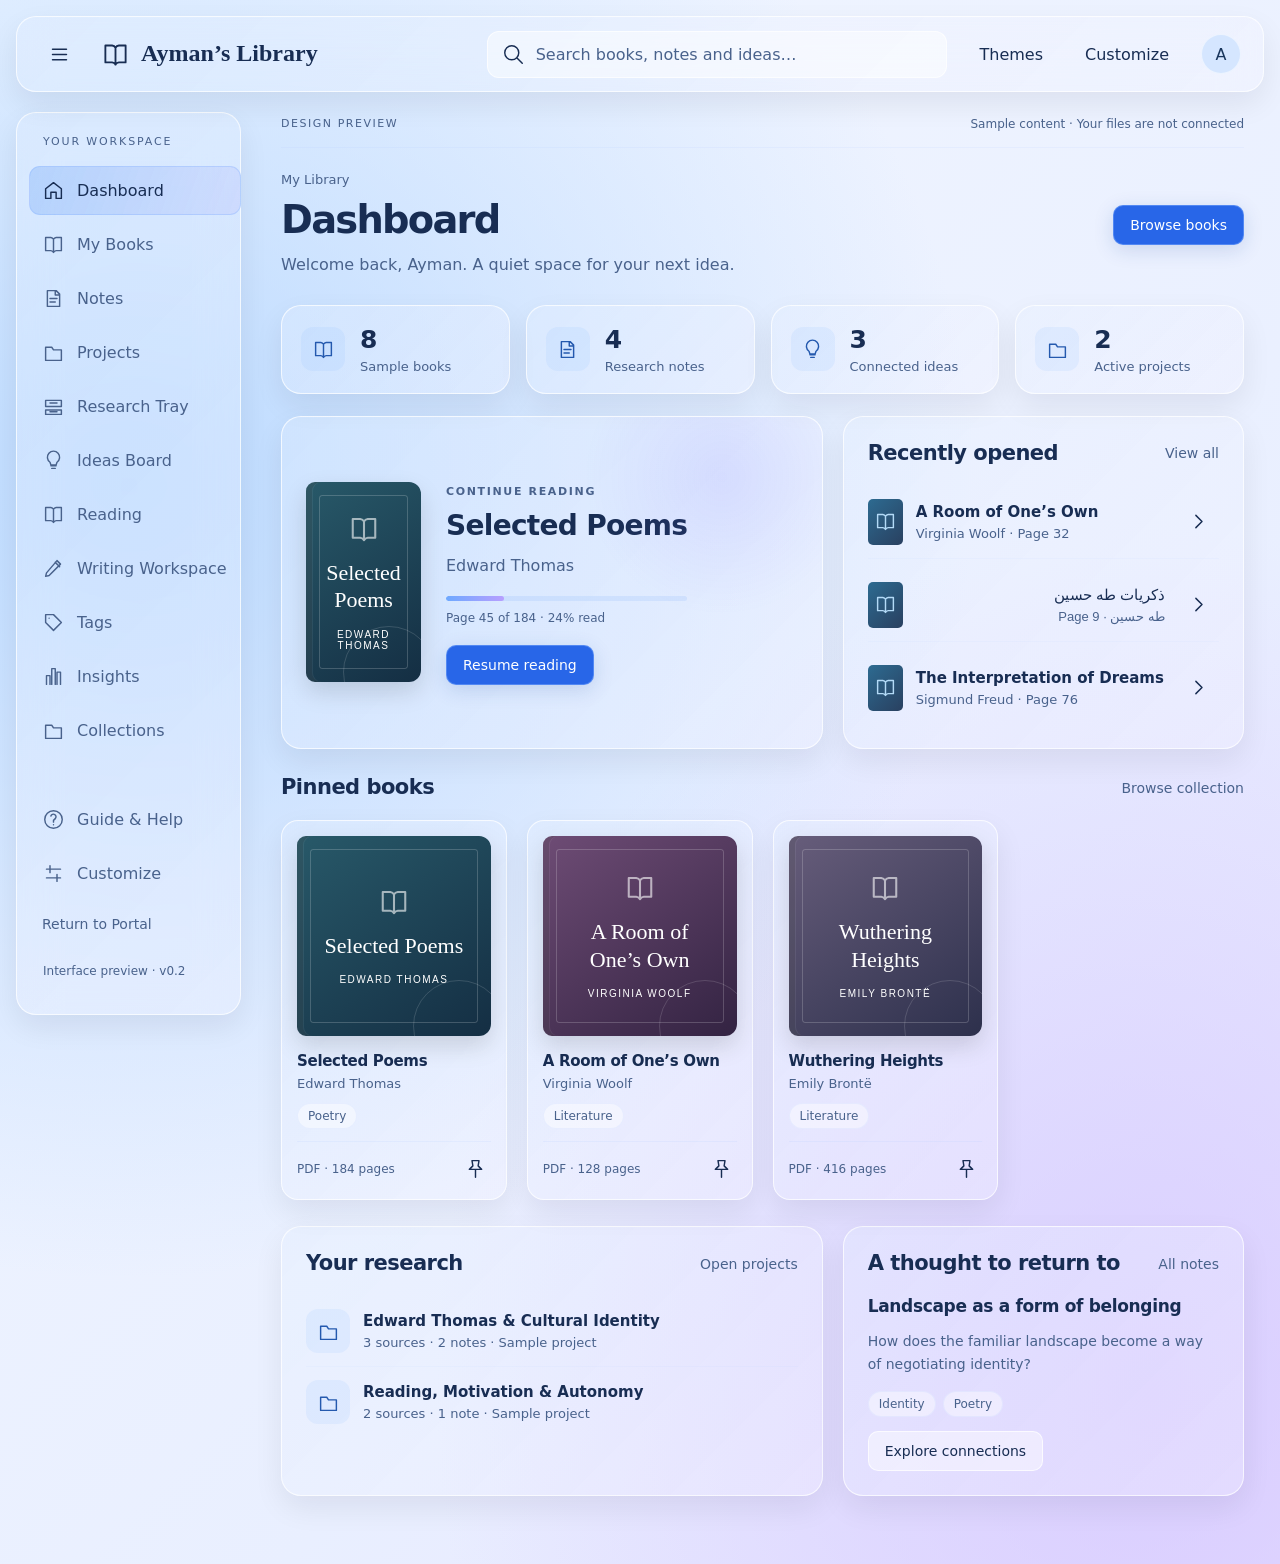
==== library.html @ d923fc5a "Add unified glass Library interface preview and direct portal entry Build visual previews for Dashbo" ====
<!doctype html>
<html lang="en" data-theme="dark"><head><meta charset="utf-8"><meta name="viewport" content="width=device-width,initial-scale=1"><meta name="color-scheme" content="dark light"><title>Ayman’s Library — Workspace</title><link rel="stylesheet" href="styles.css?v=0.2"><link rel="stylesheet" href="library.css?v=0.2"><script src="library.js?v=0.2" defer></script></head>
<body class="workspace">
<header class="topbar glass"><button class="icon-button" id="toggle-nav" aria-label="Toggle navigation" aria-expanded="true"></button><a class="wordmark" href="#dashboard"><span id="brand-symbol"></span>Ayman’s Library</a><label class="global-search"><span id="search-symbol"></span><input id="global-search" type="search" placeholder="Search books, notes and ideas…" aria-label="Search books, notes and ideas"></label><button class="quiet" data-action="themes">Themes</button><button class="quiet" data-action="settings">Customize</button><button class="avatar" data-action="account" aria-label="Account menu">A</button></header>
<div class="app-layout"><aside class="sidebar glass" id="navigation" aria-label="Main navigation"><div class="nav-label">YOUR WORKSPACE</div><nav id="nav-items"></nav><div class="nav-footer"><button data-route="help"></button><button data-action="settings"></button><a href="index.html" class="portal-link">Return to Portal</a><small>Interface preview · v0.2</small></div></aside>
<main id="main" tabindex="-1"><div class="preview-banner">DESIGN PREVIEW <span>Sample content · Your files are not connected</span></div><div class="page-heading"><div><nav class="breadcrumbs" id="breadcrumbs" aria-label="Breadcrumb"></nav><h1 id="page-title">Dashboard</h1><p id="page-subtitle"></p></div><div class="page-actions" id="page-actions"></div></div><section id="content" aria-label="Workspace content"></section></main>
<aside class="details glass" id="details-pane" aria-label="Details" hidden></aside></div>
<dialog id="modal"><div class="modal-heading"><h2 id="modal-title"></h2><button class="icon-button" id="close-modal" aria-label="Close dialog">×</button></div><div id="modal-body"></div></dialog><div id="toast" class="toast" role="status" hidden></div>
</body></html>
---- styles.css ----
:root {
  font-family: "Segoe UI", Inter, system-ui, sans-serif;
  color-scheme: dark;
  --ink: #f5f7ff;
  --muted: #b7c7ef;
  --field: #d3e2ff13;
  --line: #b9d1ff4a;
  --panel: #9dbeff19;
  --card: #c5ccff12;
  --accent: #b8d2ff;
  --shadow: #00022d55;
  background: #030e32;
  color: var(--ink);
}
* { box-sizing: border-box; }
body {
  margin: 0;
  min-height: 100svh;
  padding: 26px 32px 44px;
  display: flex;
  flex-direction: column;
  background:
    radial-gradient(ellipse at 10% 31%, #075fdb80, transparent 52%),
    radial-gradient(ellipse at 90% 89%, #6837d488, transparent 44%),
    radial-gradient(ellipse at 45% 105%, #213ad677, transparent 46%),
    linear-gradient(135deg, #03123c, #061134 60%, #140f48);
  background-attachment: fixed;
}
.page-header { width: 100%; display: flex; justify-content: flex-end; margin-bottom: 35px; }
.theme-picker {
  display: inline-flex;
  margin: 0;
  padding: 4px;
  border: 1px solid var(--line);
  border-radius: 50px;
  background: #101e4c65;
  backdrop-filter: blur(14px);
}
.theme-picker label { position: relative; cursor: pointer; }
.theme-picker input {
  position: absolute;
  inset: 0;
  width: 100%;
  height: 100%;
  margin: 0;
  opacity: 0;
  cursor: pointer;
}
.theme-picker span { display: block; padding: 10px 19px; border-radius: 40px; color: var(--muted); font-size: 14px; }
.theme-picker input:checked + span { background: #2467ed; color: white; box-shadow: 0 2px 9px #07255766; }
.theme-picker input:focus-visible + span { outline: 3px solid var(--accent); outline-offset: 3px; }
.portal {
  position: relative;
  isolation: isolate;
  display: grid;
  grid-template-columns: minmax(0, 1.13fr) minmax(0, 1fr);
  gap: clamp(30px, 5vw, 80px);
  align-items: center;
  width: min(1240px, 100%);
  min-height: min(640px, 76vh);
  margin: auto;
  padding: clamp(30px, 4vw, 56px);
  border: 1px solid var(--line);
  border-radius: 30px;
  background: linear-gradient(130deg, #327cf92b, #b8a6ff17 74%), var(--panel);
  box-shadow: 0 25px 75px var(--shadow), inset 0 1px 0 #ffffff1c;
  backdrop-filter: blur(22px);
}
.brand { position: relative; align-self: stretch; min-width: 0; display: flex; flex-direction: column; justify-content: center; align-items: center; text-align: center; }
.brand-icon { width: 128px; height: 112px; margin-bottom: 25px; color: #e2ebff; filter: drop-shadow(0 0 15px #7eafff29); }
h1 { margin: 0; font-size: clamp(30px, 3.6vw, 56px); font-weight: 700; letter-spacing: -.045em; line-height: 1.15; }
.tagline { margin: 16px 0 0; font-size: clamp(21px, 2.5vw, 34px); color: var(--muted); letter-spacing: -.025em; }
.brand-light {
  position: absolute;
  z-index: -1;
  bottom: -25px;
  left: -8%;
  width: 115%;
  height: 95px;
  border-radius: 50%;
  background: linear-gradient(90deg, #2558ff11, #337aff9c, #925bfc55);
  filter: blur(34px);
  transform: rotate(-9deg);
}
.entry {
  min-width: 0;
  width: 100%;
  padding: clamp(25px, 3.3vw, 45px);
  border: 1px solid var(--line);
  border-radius: 25px;
  background: linear-gradient(145deg, #b2ccff18, #b7b1ff0a), var(--card);
  box-shadow: 0 15px 40px #050c3426, inset 0 1px 0 #ffffff14;
}
h2 { margin: 0 0 31px; font-size: clamp(28px, 3.2vw, 43px); font-weight: 700; letter-spacing: -.035em; line-height: 1.2; }
form > label { display: block; margin-bottom: 9px; color: var(--muted); font-size: 16px; }
select, .password-wrap, .enter-button { width: 100%; min-height: 55px; border-radius: 11px; font: inherit; }
.select-wrap { position: relative; margin-bottom: 25px; }
select {
  appearance: none;
  border: 1px solid var(--line);
  padding: 13px 45px 13px 18px;
  background: var(--field);
  color: var(--ink);
  font-size: 17px;
  cursor: pointer;
}
select option { background: #17284d; color: #f5f7ff; }
select:focus-visible { outline: 3px solid var(--accent); outline-offset: 3px; }
.select-wrap svg { position: absolute; right: 17px; top: 18px; width: 20px; height: 20px; fill: none; stroke: currentColor; stroke-width: 2; pointer-events: none; }
.password-wrap { display: flex; align-items: center; gap: 12px; padding: 0 15px; border: 1px solid var(--line); background: var(--field); }
.password-wrap input { width: 100%; min-width: 0; padding: 17px 0; border: 0; background: transparent; color: var(--ink); font: inherit; font-size: 15px; opacity: 1; }
.password-wrap input::placeholder { color: var(--muted); opacity: .85; }
.password-wrap svg { flex-shrink: 0; width: 22px; height: 22px; fill: none; stroke: var(--muted); stroke-width: 1.7; }
.enter-button { margin-top: 29px; border: 1px solid #83acff55; background: linear-gradient(#236aff, #1253eb); color: white; font-size: 18px; font-weight: 650; box-shadow: 0 8px 20px #00165426; }
.enter-button:disabled { opacity: .65; cursor: not-allowed; }
.connection-status { margin: 17px 0 0; color: var(--muted); font-size: 13px; line-height: 1.6; }
.sr-only { position: absolute; width: 1px; height: 1px; padding: 0; margin: -1px; overflow: hidden; clip-path: inset(50%); white-space: nowrap; border: 0; }
html[data-theme="light"] {
  color-scheme: light;
  background: #e9f0ff;
  --ink: #182d53;
  --muted: #49628c;
  --field: #ffffff70;
  --line: #ffffffb8;
  --panel: #ffffff4d;
  --card: #ffffff59;
  --accent: #3065be;
  --shadow: #2854a01c;
}
html[data-theme="light"] body {
  background:
    radial-gradient(ellipse at 10% 31%, #a8d0ffbb, transparent 52%),
    radial-gradient(ellipse at 90% 89%, #d0bdff99, transparent 44%),
    linear-gradient(135deg, #f2f7ff, #e9efff 65%, #e7e3ff);
}
html[data-theme="light"] .theme-picker { background: #ffffff66; border-color: #7295ca42; }
html[data-theme="light"] .brand-icon { color: #28519b; }
html[data-theme="light"] select { border-color: #7295ca55; }
html[data-theme="light"] select option { background: #f4f7ff; color: var(--ink); }
html[data-theme="light"] .password-wrap { border-color: #7295ca55; }
@media (max-width: 760px) {
  body { padding: 18px 18px 30px; }
  .page-header { margin-bottom: 25px; }
  .portal { grid-template-columns: minmax(0, 1fr); width: min(540px, 100%); gap: 30px; padding: 30px 24px; border-radius: 25px; }
  .brand-icon { width: 74px; height: 65px; margin-bottom: 14px; }
  h1 { font-size: clamp(29px, 6.5vw, 39px); }
  .tagline { margin-top: 10px; font-size: 23px; }
  .brand-light { bottom: -20px; height: 50px; }
  h2 { font-size: 29px; margin-bottom: 25px; }
  .entry { padding: 25px; border-radius: 19px; }
}
@media (max-width: 360px) {
  body { padding-inline: 12px; }
  .portal { padding-inline: 16px; }
  .entry { padding: 20px 17px; }
  .theme-picker span { padding-inline: 15px; }
}
@media (prefers-reduced-transparency: reduce) {
  .portal, .entry { background: #15294f; backdrop-filter: none; }
  html[data-theme="light"] .portal, html[data-theme="light"] .entry { background: #edf3ff; }
}
@supports not (backdrop-filter: blur(1px)) {
  .portal, .entry { background: #183263; }
  html[data-theme="light"] .portal, html[data-theme="light"] .entry { background: #edf3ff; }
}

.enter-button:not(:disabled){cursor:pointer;transition:filter .2s,transform .2s}
.enter-button:not(:disabled):hover{filter:brightness(1.12);transform:translateY(-1px)}
.enter-button:focus-visible{outline:3px solid var(--accent);outline-offset:4px}
---- library.css ----
.workspace{padding:16px;display:block;font-size:16px;--surface:#b7ccff0d;--strong:#bdd3ff20;--blue:#86b5ff;--soft:#9eaece}
.glass,.card{background:linear-gradient(135deg,#83b5ff10,#b4a0ff08),var(--surface);border:1px solid var(--line);box-shadow:inset 0 1px #ffffff0b,0 12px 30px #00032012;border-radius:20px}.glass{backdrop-filter:blur(20px)}
.workspace button,.workspace input,.workspace textarea,.workspace select{font:inherit}.workspace button,.workspace a{ -webkit-tap-highlight-color:transparent}.workspace button{cursor:pointer}.workspace button:focus-visible,.workspace a:focus-visible,.workspace input:focus-visible,.workspace textarea:focus-visible{outline:3px solid var(--accent);outline-offset:3px}.workspace button:disabled{opacity:.45;cursor:not-allowed}
.topbar{height:76px;display:flex;align-items:center;gap:22px;padding:12px 22px;position:relative;z-index:2}.wordmark{display:flex;gap:12px;align-items:center;font:700 24px Georgia,serif;white-space:nowrap;color:var(--ink);text-decoration:none}.icon{width:21px;height:21px;vertical-align:middle;fill:none;stroke:currentColor;stroke-width:1.65;stroke-linecap:round;stroke-linejoin:round;flex-shrink:0}.wordmark .icon{width:27px;height:27px}.global-search{display:flex;align-items:center;gap:12px;background:var(--field);border:1px solid var(--line);border-radius:12px;padding:0 15px;margin-left:auto;width:min(480px,36vw)}.global-search input{background:none;border:0;color:var(--ink);padding:13px 0;width:100%;min-width:0;outline:none}.global-search input::placeholder{color:var(--muted)}.icon-button,.quiet{background:transparent;color:var(--ink);border:0;border-radius:10px;padding:10px;display:inline-flex;align-items:center;justify-content:center;gap:9px}.quiet:hover,.icon-button:hover{background:var(--strong)}.avatar{width:40px;height:40px;border-radius:50%;background:#d5e6ff;color:#19365d;font-weight:700;border:1px solid #fff8;flex-shrink:0}
.app-layout{display:grid;grid-template-columns:225px minmax(0,1fr);gap:20px;margin-top:20px;align-items:start;transition:grid-template-columns .2s}.sidebar{position:sticky;top:16px;padding:22px 12px;min-height:calc(100svh - 128px);display:flex;flex-direction:column}.nav-label{font-size:11px;letter-spacing:.17em;color:var(--muted);padding:0 14px 18px}.sidebar nav{display:grid;gap:5px}.sidebar button{display:flex;align-items:center;gap:13px;width:100%;padding:13px;border-radius:11px;background:transparent;border:1px solid transparent;color:var(--muted);text-align:left;white-space:nowrap}.sidebar button:hover{background:var(--field);color:var(--ink)}.sidebar button[aria-current=page]{background:linear-gradient(110deg,#3985f339,#8174f51b);border-color:#8fb7ff65;color:var(--ink)}.nav-footer{margin-top:auto;padding-top:40px;display:grid;gap:5px}.nav-footer small{font-size:12px;color:var(--muted);padding:14px}.portal-link{color:var(--muted);font-size:14px;text-decoration:none;padding:13px}.portal-link:hover{color:var(--ink)}
#main{padding:5px 20px 30px;min-width:0;max-width:1600px;width:100%;margin:auto}.preview-banner{display:flex;justify-content:space-between;gap:10px;font-size:11px;letter-spacing:.14em;color:var(--muted);border-bottom:1px solid #a8bdff20;padding-bottom:16px}.preview-banner span{letter-spacing:0;font-size:12px}.page-heading{display:flex;justify-content:space-between;align-items:center;gap:20px;margin:24px 0 27px}.breadcrumbs{display:flex;align-items:center;gap:9px;font-size:13px;margin-bottom:11px;color:var(--muted)}.breadcrumbs a{color:var(--muted);text-decoration:none}.breadcrumbs a:hover{text-decoration:underline}.workspace h1{font-size:clamp(30px,3vw,43px);letter-spacing:-.045em}.page-heading p{color:var(--muted);margin:10px 0 0;line-height:1.6}.page-actions{display:flex;gap:9px;flex-wrap:wrap;justify-content:flex-end}.btn{border:1px solid var(--line);background:var(--field);color:var(--ink);border-radius:10px;padding:11px 16px;display:inline-flex;align-items:center;justify-content:center;gap:8px;text-decoration:none;font-size:14px!important}.btn:hover{background:var(--strong)}.btn.primary{background:#2866e8;border-color:#86b3ff70;color:#fff;box-shadow:0 5px 20px #123d9328}.btn.selected{background:var(--strong);border-color:var(--blue)}.eyebrow{font-size:11px;font-weight:600;letter-spacing:.15em;text-transform:uppercase;color:var(--muted)}.workspace h2{font-size:21px;letter-spacing:-.025em;margin:0 0 17px}.workspace h3{font-size:17px;letter-spacing:-.02em;margin:0 0 9px}.muted{color:var(--muted);line-height:1.65}.card{padding:24px;min-width:0}.section-head{display:flex;justify-content:space-between;align-items:center;gap:12px;margin-bottom:20px}.section-head h2{margin:0}.section-head a{font-size:14px;color:var(--muted);text-decoration:none}.section-head a:hover{color:var(--ink)}.grid-two{display:grid;grid-template-columns:1.35fr 1fr;gap:20px;margin-bottom:22px}.stats{display:grid;grid-template-columns:repeat(4,1fr);gap:16px;margin-bottom:22px}.stat{display:flex;gap:15px;align-items:center;padding:19px}.stat strong{display:block;font-size:25px;font-weight:650}.stat small{display:block;font-size:13px;color:var(--muted);margin-top:5px}.symbol-tile{width:44px;height:44px;border-radius:12px;display:grid;place-items:center;background:#80b4ff20;color:var(--blue)}.continue{display:flex;gap:25px;align-items:center;min-height:240px;position:relative;overflow:hidden}.continue:after{content:'';position:absolute;right:-40px;top:-80px;width:280px;height:280px;background:radial-gradient(circle,#7365ff20,transparent 70%);pointer-events:none}.continue h2{font-size:28px;margin:10px 0}.continue .cover{width:115px;flex-shrink:0;height:165px}.progress{height:5px;border-radius:10px;background:var(--strong);overflow:hidden;margin:17px 0 8px}.progress span{display:block;height:100%;background:linear-gradient(90deg,#6ea9ff,#b79fff);border-radius:inherit}.row-list{display:grid;gap:10px}.list-row{display:flex;align-items:center;gap:13px;padding:13px 0;border-bottom:1px solid #b3c9ff18;min-width:0}.list-row:last-child{border:0}.list-row .row-copy{flex:1;min-width:0}.row-copy strong{font-weight:550;font-size:15px;display:block}.row-copy small{color:var(--muted);font-size:13px;display:block;margin-top:5px}.list-row button{margin-left:auto}.small-cover{width:35px;height:46px;border-radius:5px;background:linear-gradient(135deg,#2d6b91,#294060);display:grid;place-items:center;color:#b3daf7;flex-shrink:0}.pill{display:inline-flex;border:1px solid #a7bfff28;background:var(--field);border-radius:20px;padding:5px 10px;font-size:12px;color:var(--muted);gap:5px}.pills{display:flex;gap:7px;flex-wrap:wrap;margin:14px 0}.section-space{margin-top:26px}.book-grid{display:grid;grid-template-columns:repeat(auto-fill,minmax(180px,1fr));gap:20px}.book-card{padding:15px;border-radius:17px;transition:transform .18s,border-color .18s;position:relative}.book-card:hover{transform:translateY(-4px);border-color:#9cbfff90}.book-open{display:block;border:0;background:transparent;color:var(--ink);text-align:left;width:100%;padding:0}.cover{border-radius:9px 12px 12px 9px;min-height:200px;display:flex;flex-direction:column;justify-content:center;align-items:center;text-align:center;padding:22px;gap:15px;color:#fff;position:relative;overflow:hidden;box-shadow:inset 6px 0 #0002,inset 7px 0 #fff1,0 10px 24px #0002;font-family:Georgia,serif}.cover:before{content:'';position:absolute;inset:13px;border:1px solid #ffffff30;border-radius:3px}.cover:after{content:'';width:90px;height:90px;position:absolute;bottom:-36px;right:-14px;border:1px solid #ffffff25;border-radius:50%}.cover strong{font-weight:400;font-size:22px;position:relative;line-height:1.25}.cover small{font:10px 'Segoe UI',sans-serif;letter-spacing:.15em;text-transform:uppercase}.cover .icon{opacity:.6;width:30px;height:30px}.book-card h3{margin:16px 0 6px;font-size:15px}.book-author{font-size:13px;color:var(--muted);margin:0 0 12px}.book-footer{display:flex;align-items:center;justify-content:space-between;border-top:1px solid #a5c0ff22;padding-top:11px;margin-top:12px;font-size:12px;color:var(--muted)}.book-footer button{padding:5px}.filterbar{display:flex;gap:10px;align-items:center;flex-wrap:wrap;margin-bottom:22px}.filterbar .spacer{flex:1}.filterbar select{width:auto;min-height:40px;padding:8px 30px 8px 12px;font-size:14px}.book-grid.list{grid-template-columns:1fr}.book-grid.list .book-card{display:flex;gap:20px;align-items:center}.book-grid.list .book-open{display:flex;gap:20px;align-items:center}.book-grid.list .cover{width:75px;height:100px;min-height:100px;flex-shrink:0;padding:12px}.book-grid.list .cover strong{font-size:12px}.book-grid.list .cover .icon,.book-grid.list .cover small{display:none}.book-grid.list .book-footer{margin-left:auto;border:0;min-width:100px}.empty{padding:60px;text-align:center;color:var(--muted);grid-column:1/-1}.notes-grid,.project-grid{display:grid;grid-template-columns:repeat(auto-fill,minmax(260px,1fr));gap:18px}.note-card{text-align:left;width:100%;color:var(--ink);cursor:pointer}.note-card p{font-size:14px;line-height:1.8;color:var(--muted);margin:12px 0 22px}.card-meta{font-size:12px;color:var(--muted);display:flex;justify-content:space-between;gap:8px}.project-top{height:95px;margin:-24px -24px 22px;background:linear-gradient(115deg,#337aba40,#a092ff22);border-radius:20px 20px 0 0;display:flex;align-items:center;justify-content:space-between;padding:24px}.project-top .icon{width:32px;height:32px}.project-card p{font-size:14px;line-height:1.8;color:var(--muted)}.project-card .btn{width:100%;margin-top:17px}.project-tabs{display:flex;gap:8px;flex-wrap:wrap;margin:24px 0}.board{min-height:490px;position:relative;background-image:radial-gradient(#a6bffb35 1px,transparent 1px);background-size:22px 22px;overflow:hidden}.mindmap{width:100%;height:330px;position:relative}.mindmap svg{position:absolute;inset:0;width:100%;height:100%;overflow:visible}.mind-node{position:absolute;border:1px solid #b2ccff70;border-radius:15px;background:#1c3a64e6;color:#eef4ff;padding:16px;font-size:14px;width:180px;text-align:center;transform:translate(-50%,-50%);cursor:pointer;box-shadow:0 8px 20px #0002}.mind-node.root{background:linear-gradient(120deg,#3764b6,#735ab0);font-size:18px}.board-tools{display:flex;justify-content:space-between;gap:10px;margin-top:10px}.board-caption{text-align:center;color:var(--muted);font-size:13px;margin-top:20px}.tag-cloud{display:flex;gap:14px;flex-wrap:wrap}.tag-card{min-width:180px;display:flex;gap:15px;align-items:center;color:var(--ink);text-align:left}.chart-bars{height:170px;display:flex;align-items:end;gap:18px;padding:15px 10px 25px}.bar{flex:1;border-radius:7px 7px 0 0;background:linear-gradient(#95beff,#6578e799);position:relative;min-height:10px}.bar span{position:absolute;bottom:-24px;font-size:12px;left:50%;transform:translateX(-50%);color:var(--muted)}.reader-shell{display:grid;grid-template-columns:190px minmax(0,1fr);gap:20px}.reader-outline{padding:20px}.reader-outline button{display:block;border:0;background:transparent;color:var(--muted);padding:12px 0;text-align:left}.paper{max-width:720px;margin:0 auto;background:#f4f1e9;color:#29313b;padding:clamp(25px,5vw,65px);min-height:650px;border-radius:7px;box-shadow:0 15px 30px #0002;font-family:Georgia,serif;line-height:1.95}.paper .eyebrow{color:#627087}.paper h2{font:30px Georgia,serif;line-height:1.5;margin:30px 0}.paper .poem{white-space:pre-line;font-size:20px}.reader-tools{display:flex;gap:9px;align-items:center;justify-content:center;margin-top:20px;flex-wrap:wrap}.reader-tools input{width:60px;text-align:center}.editor-layout{display:grid;grid-template-columns:210px minmax(0,1fr);gap:20px}.editor-side button{display:block;width:100%;margin-bottom:9px;text-align:left}.editor-tools{display:flex;gap:6px;flex-wrap:wrap;padding:12px;margin-bottom:20px}.editor-tools button{min-width:35px}.editor-paper{font-family:Georgia,serif;outline:none;line-height:1.9}.editor-paper h2{font-size:28px}.details{padding:22px;position:sticky;top:16px;min-width:0}.details[hidden]{display:none}.with-details{grid-template-columns:225px minmax(0,1fr) 280px}.details .cover{width:140px;min-height:195px;margin:20px auto}.details dl{display:grid;grid-template-columns:80px 1fr;gap:15px;font-size:13px;margin:25px 0}.details dt{color:var(--muted)}.details dd{margin:0;overflow-wrap:anywhere}.details .btn{width:100%;margin-top:9px}.details .section-head{margin-bottom:0}.details h2{font-size:18px}.collapsed .app-layout{grid-template-columns:78px minmax(0,1fr)}.collapsed .app-layout.with-details{grid-template-columns:78px minmax(0,1fr) 280px}.collapsed .sidebar .nav-label,.collapsed .sidebar button span,.collapsed .sidebar .portal-link,.collapsed .sidebar small{display:none}.collapsed .sidebar button{justify-content:center}.collapsed .sidebar{padding-inline:10px}
dialog{width:min(580px,calc(100% - 32px));max-height:85svh;border:1px solid #abc6ff60;border-radius:23px;background:#17294ff5;color:var(--ink);padding:28px;box-shadow:0 40px 100px #0006;overflow:auto}dialog::backdrop{background:#030b285e;backdrop-filter:blur(7px)}.modal-heading{display:flex;align-items:center;justify-content:space-between;gap:15px;margin-bottom:20px}.modal-heading h2{margin:0}.form-grid{display:grid;gap:17px}.field-label{display:grid;gap:8px;font-size:14px;color:var(--muted)}.workspace .field,.workspace textarea{width:100%;background:var(--field);color:var(--ink);border:1px solid var(--line);padding:12px;border-radius:10px;min-height:44px}.workspace textarea{resize:vertical;min-height:110px}.dialog-actions{display:flex;gap:10px;justify-content:flex-end;margin-top:23px}.setting-row{display:flex;align-items:center;justify-content:space-between;padding:16px 0;gap:20px;border-bottom:1px solid #a6bfff20}.setting-row p{font-size:13px;color:var(--muted);margin:6px 0 0}.theme-options{display:flex;gap:9px}.settings-tabs{display:flex;gap:9px;margin-bottom:22px}.toast{position:fixed;bottom:25px;left:50%;transform:translateX(-50%);background:#dbe9ff;color:#17345d;padding:14px 23px;border-radius:13px;box-shadow:0 10px 40px #0004;z-index:20;font-size:14px;max-width:90%;text-align:center}.toast[hidden]{display:none}.help-grid{display:grid;grid-template-columns:repeat(2,1fr);gap:18px}.help-grid button{color:var(--ink);text-align:left}.help-grid p{font-size:14px;color:var(--muted);line-height:1.7}.workspace [dir=rtl]{text-align:right;font-family:'Segoe UI',Tahoma,sans-serif}.workspace input[type=checkbox]{accent-color:#5e95ee;width:18px;height:18px}
html[data-theme=light] .workspace{--surface:#ffffff45;--strong:#629af524;--blue:#2459ae;--soft:#526f99}html[data-theme=light] dialog{background:#edf4fff8}html[data-theme=light] .mind-node{background:#e5edfff5;color:#193557}html[data-theme=light] .mind-node.root{background:linear-gradient(110deg,#4d7ac5,#8575ba);color:white}
@media(max-width:1200px){.topbar{gap:12px}.wordmark{font-size:20px}.global-search{width:min(350px,30vw)}.stats{gap:10px}.stat{padding:14px;gap:10px}.grid-two{grid-template-columns:1fr 1fr}.with-details,.collapsed .app-layout.with-details{grid-template-columns:78px minmax(0,1fr) 250px}.with-details .sidebar .nav-label,.with-details .sidebar button span,.with-details .sidebar .portal-link,.with-details .sidebar small{display:none}.with-details .sidebar button{justify-content:center}.app-layout{grid-template-columns:200px minmax(0,1fr)}#main{padding-inline:4px}}
@media(max-width:960px){.topbar .quiet{font-size:13px;padding:8px}.app-layout{grid-template-columns:76px minmax(0,1fr);gap:14px}.sidebar .nav-label,.sidebar button span,.sidebar .portal-link,.sidebar small{display:none}.sidebar button{justify-content:center}.sidebar{padding-inline:10px}.stats{grid-template-columns:repeat(2,1fr)}.grid-two{grid-template-columns:1fr}.page-heading{align-items:start}.details{position:fixed;right:16px;top:108px;width:280px;z-index:4;background:#182e54ed;max-height:80svh;overflow:auto}.with-details,.collapsed .app-layout.with-details{grid-template-columns:76px minmax(0,1fr)}html[data-theme=light] .details{background:#edf4fff5}.global-search{width:auto;flex:1}.topbar{flex-wrap:wrap;height:auto;min-height:76px}.wordmark{font-size:19px}.reader-shell{grid-template-columns:1fr}.reader-outline{display:none}.mind-node{width:140px;font-size:12px;padding:12px}.mind-node.root{font-size:15px}}
@media(max-width:650px){.workspace{padding:10px}.topbar{gap:8px;padding:12px}.wordmark{font-size:19px;flex:1}.global-search{order:5;width:100%;flex:auto}.topbar .quiet{padding:8px 5px;font-size:12px}.avatar{width:32px;height:32px}.topbar #toggle-nav{padding:6px}.app-layout{display:block;margin-top:12px}.sidebar{position:relative;min-height:0;padding:8px;border-radius:14px;margin-bottom:16px}.sidebar nav{display:flex;overflow:auto;gap:4px}.sidebar button{width:auto;flex-shrink:0;padding:11px}.sidebar .nav-footer,.sidebar .nav-label{display:none}.collapsed .sidebar{display:none}.collapsed .app-layout{display:block}#main{padding-inline:2px}.preview-banner{font-size:10px}.preview-banner span{font-size:10px}.page-heading{display:block;margin-top:20px}.page-heading p{font-size:14px}.page-actions{justify-content:flex-start;margin-top:17px}.stats{gap:10px}.stat strong{font-size:22px}.stat small{font-size:11px}.stat .symbol-tile{width:35px;height:35px}.continue{gap:17px;padding:20px}.continue .cover{width:86px;height:135px;min-height:135px}.continue .cover strong{font-size:16px}.continue h2{font-size:23px}.continue .muted{font-size:13px}.book-grid{grid-template-columns:repeat(2,minmax(0,1fr));gap:12px}.book-card{padding:12px}.cover{min-height:180px;padding:20px 16px}.cover strong{font-size:19px}.cover small{font-size:9px}.book-grid.list .book-card{gap:8px}.book-grid.list .book-footer{min-width:30px}.book-grid.list .book-footer>span{display:none}.book-grid.list .book-open{gap:12px}.filterbar .spacer{display:none}.card{padding:20px}.project-top{margin:-20px -20px 20px}.help-grid{grid-template-columns:1fr}.editor-layout{display:block}.editor-side{display:none}.paper{padding:28px 24px;min-height:500px}.mind-node{width:103px;padding:11px 7px;font-size:11px}.mind-node.root{font-size:13px}.board{padding:12px}.board-tools{flex-wrap:wrap}.board-tools .btn{font-size:12px!important}.details{top:125px;right:10px}.page-heading h1{font-size:32px}.preview-banner{flex-wrap:wrap}}
@media(prefers-reduced-motion:reduce){*,*:before,*:after{transition:none!important;scroll-behavior:auto!important}}
@media(prefers-reduced-transparency:reduce){.workspace .glass,.workspace .card{backdrop-filter:none;background:#182b50}html[data-theme=light] .workspace .glass,html[data-theme=light] .workspace .card{background:#eef4ff}}
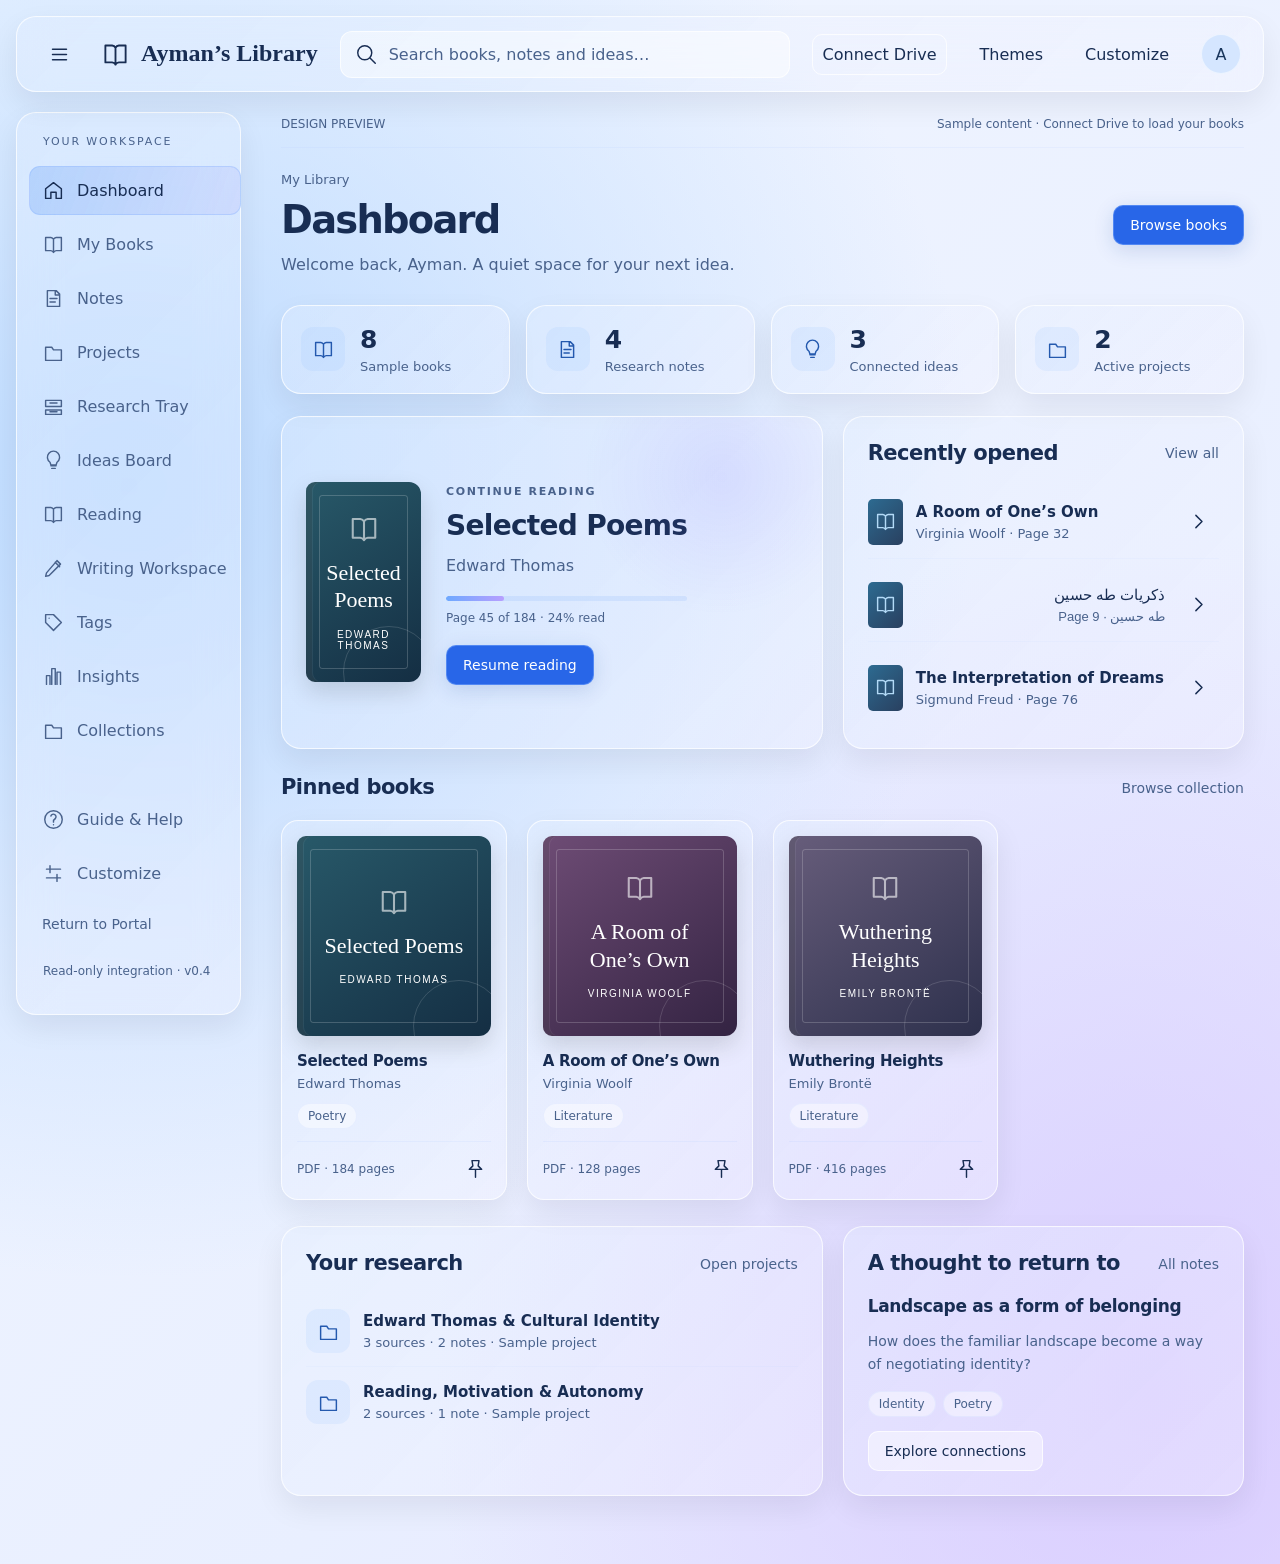
==== commit a870a121: "Prepare read-only Drive library connection Add Google Identity Services authorization, read-only Dri" ====
--- a/library.html
+++ b/library.html
@@ -1,8 +1,8 @@
 <!doctype html>
-<html lang="en" data-theme="dark"><head><meta charset="utf-8"><meta name="viewport" content="width=device-width,initial-scale=1"><meta name="color-scheme" content="dark light"><title>Ayman’s Library — Workspace</title><link rel="stylesheet" href="styles.css?v=0.2"><link rel="stylesheet" href="library.css?v=0.2"><script src="library.js?v=0.2" defer></script></head>
+<html lang="en" data-theme="dark"><head><meta charset="utf-8"><meta name="viewport" content="width=device-width,initial-scale=1"><meta name="color-scheme" content="dark light"><title>Ayman’s Library — Workspace</title><link rel="stylesheet" href="styles.css?v=0.3"><link rel="stylesheet" href="library.css?v=0.4"><script src="drive-model.js?v=0.4" defer></script><script src="drive.js?v=0.4" defer></script><script src="library.js?v=0.4" defer></script></head>
 <body class="workspace">
-<header class="topbar glass"><button class="icon-button" id="toggle-nav" aria-label="Toggle navigation" aria-expanded="true"></button><a class="wordmark" href="#dashboard"><span id="brand-symbol"></span>Ayman’s Library</a><label class="global-search"><span id="search-symbol"></span><input id="global-search" type="search" placeholder="Search books, notes and ideas…" aria-label="Search books, notes and ideas"></label><button class="quiet" data-action="themes">Themes</button><button class="quiet" data-action="settings">Customize</button><button class="avatar" data-action="account" aria-label="Account menu">A</button></header>
-<div class="app-layout"><aside class="sidebar glass" id="navigation" aria-label="Main navigation"><div class="nav-label">YOUR WORKSPACE</div><nav id="nav-items"></nav><div class="nav-footer"><button data-route="help"></button><button data-action="settings"></button><a href="index.html" class="portal-link">Return to Portal</a><small>Interface preview · v0.2</small></div></aside>
+<header class="topbar glass"><button class="icon-button" id="toggle-nav" aria-label="Toggle navigation" aria-expanded="true"></button><a class="wordmark" href="#dashboard"><span id="brand-symbol"></span>Ayman’s Library</a><label class="global-search"><span id="search-symbol"></span><input id="global-search" type="search" placeholder="Search books, notes and ideas…" aria-label="Search books, notes and ideas"></label><button class="quiet drive-connect-button" data-action="drive-connect">Connect Drive</button><button class="quiet" data-action="themes">Themes</button><button class="quiet" data-action="settings">Customize</button><button class="avatar" data-action="account" aria-label="Account menu">A</button></header>
+<div class="app-layout"><aside class="sidebar glass" id="navigation" aria-label="Main navigation"><div class="nav-label">YOUR WORKSPACE</div><nav id="nav-items"></nav><div class="nav-footer"><button data-route="help"></button><button data-action="settings"></button><a href="index.html" class="portal-link">Return to Portal</a><small>Read-only integration · v0.4</small></div></aside>
 <main id="main" tabindex="-1"><div class="preview-banner">DESIGN PREVIEW <span>Sample content · Your files are not connected</span></div><div class="page-heading"><div><nav class="breadcrumbs" id="breadcrumbs" aria-label="Breadcrumb"></nav><h1 id="page-title">Dashboard</h1><p id="page-subtitle"></p></div><div class="page-actions" id="page-actions"></div></div><section id="content" aria-label="Workspace content"></section></main>
 <aside class="details glass" id="details-pane" aria-label="Details" hidden></aside></div>
 <dialog id="modal"><div class="modal-heading"><h2 id="modal-title"></h2><button class="icon-button" id="close-modal" aria-label="Close dialog">×</button></div><div id="modal-body"></div></dialog><div id="toast" class="toast" role="status" hidden></div>
--- a/library.css
+++ b/library.css
@@ -3,7 +3,7 @@
 .workspace button,.workspace input,.workspace textarea,.workspace select{font:inherit}.workspace button,.workspace a{ -webkit-tap-highlight-color:transparent}.workspace button{cursor:pointer}.workspace button:focus-visible,.workspace a:focus-visible,.workspace input:focus-visible,.workspace textarea:focus-visible{outline:3px solid var(--accent);outline-offset:3px}.workspace button:disabled{opacity:.45;cursor:not-allowed}
 .topbar{height:76px;display:flex;align-items:center;gap:22px;padding:12px 22px;position:relative;z-index:2}.wordmark{display:flex;gap:12px;align-items:center;font:700 24px Georgia,serif;white-space:nowrap;color:var(--ink);text-decoration:none}.icon{width:21px;height:21px;vertical-align:middle;fill:none;stroke:currentColor;stroke-width:1.65;stroke-linecap:round;stroke-linejoin:round;flex-shrink:0}.wordmark .icon{width:27px;height:27px}.global-search{display:flex;align-items:center;gap:12px;background:var(--field);border:1px solid var(--line);border-radius:12px;padding:0 15px;margin-left:auto;width:min(480px,36vw)}.global-search input{background:none;border:0;color:var(--ink);padding:13px 0;width:100%;min-width:0;outline:none}.global-search input::placeholder{color:var(--muted)}.icon-button,.quiet{background:transparent;color:var(--ink);border:0;border-radius:10px;padding:10px;display:inline-flex;align-items:center;justify-content:center;gap:9px}.quiet:hover,.icon-button:hover{background:var(--strong)}.avatar{width:40px;height:40px;border-radius:50%;background:#d5e6ff;color:#19365d;font-weight:700;border:1px solid #fff8;flex-shrink:0}
 .app-layout{display:grid;grid-template-columns:225px minmax(0,1fr);gap:20px;margin-top:20px;align-items:start;transition:grid-template-columns .2s}.sidebar{position:sticky;top:16px;padding:22px 12px;min-height:calc(100svh - 128px);display:flex;flex-direction:column}.nav-label{font-size:11px;letter-spacing:.17em;color:var(--muted);padding:0 14px 18px}.sidebar nav{display:grid;gap:5px}.sidebar button{display:flex;align-items:center;gap:13px;width:100%;padding:13px;border-radius:11px;background:transparent;border:1px solid transparent;color:var(--muted);text-align:left;white-space:nowrap}.sidebar button:hover{background:var(--field);color:var(--ink)}.sidebar button[aria-current=page]{background:linear-gradient(110deg,#3985f339,#8174f51b);border-color:#8fb7ff65;color:var(--ink)}.nav-footer{margin-top:auto;padding-top:40px;display:grid;gap:5px}.nav-footer small{font-size:12px;color:var(--muted);padding:14px}.portal-link{color:var(--muted);font-size:14px;text-decoration:none;padding:13px}.portal-link:hover{color:var(--ink)}
-#main{padding:5px 20px 30px;min-width:0;max-width:1600px;width:100%;margin:auto}.preview-banner{display:flex;justify-content:space-between;gap:10px;font-size:11px;letter-spacing:.14em;color:var(--muted);border-bottom:1px solid #a8bdff20;padding-bottom:16px}.preview-banner span{letter-spacing:0;font-size:12px}.page-heading{display:flex;justify-content:space-between;align-items:center;gap:20px;margin:24px 0 27px}.breadcrumbs{display:flex;align-items:center;gap:9px;font-size:13px;margin-bottom:11px;color:var(--muted)}.breadcrumbs a{color:var(--muted);text-decoration:none}.breadcrumbs a:hover{text-decoration:underline}.workspace h1{font-size:clamp(30px,3vw,43px);letter-spacing:-.045em}.page-heading p{color:var(--muted);margin:10px 0 0;line-height:1.6}.page-actions{display:flex;gap:9px;flex-wrap:wrap;justify-content:flex-end}.btn{border:1px solid var(--line);background:var(--field);color:var(--ink);border-radius:10px;padding:11px 16px;display:inline-flex;align-items:center;justify-content:center;gap:8px;text-decoration:none;font-size:14px!important}.btn:hover{background:var(--strong)}.btn.primary{background:#2866e8;border-color:#86b3ff70;color:#fff;box-shadow:0 5px 20px #123d9328}.btn.selected{background:var(--strong);border-color:var(--blue)}.eyebrow{font-size:11px;font-weight:600;letter-spacing:.15em;text-transform:uppercase;color:var(--muted)}.workspace h2{font-size:21px;letter-spacing:-.025em;margin:0 0 17px}.workspace h3{font-size:17px;letter-spacing:-.02em;margin:0 0 9px}.muted{color:var(--muted);line-height:1.65}.card{padding:24px;min-width:0}.section-head{display:flex;justify-content:space-between;align-items:center;gap:12px;margin-bottom:20px}.section-head h2{margin:0}.section-head a{font-size:14px;color:var(--muted);text-decoration:none}.section-head a:hover{color:var(--ink)}.grid-two{display:grid;grid-template-columns:1.35fr 1fr;gap:20px;margin-bottom:22px}.stats{display:grid;grid-template-columns:repeat(4,1fr);gap:16px;margin-bottom:22px}.stat{display:flex;gap:15px;align-items:center;padding:19px}.stat strong{display:block;font-size:25px;font-weight:650}.stat small{display:block;font-size:13px;color:var(--muted);margin-top:5px}.symbol-tile{width:44px;height:44px;border-radius:12px;display:grid;place-items:center;background:#80b4ff20;color:var(--blue)}.continue{display:flex;gap:25px;align-items:center;min-height:240px;position:relative;overflow:hidden}.continue:after{content:'';position:absolute;right:-40px;top:-80px;width:280px;height:280px;background:radial-gradient(circle,#7365ff20,transparent 70%);pointer-events:none}.continue h2{font-size:28px;margin:10px 0}.continue .cover{width:115px;flex-shrink:0;height:165px}.progress{height:5px;border-radius:10px;background:var(--strong);overflow:hidden;margin:17px 0 8px}.progress span{display:block;height:100%;background:linear-gradient(90deg,#6ea9ff,#b79fff);border-radius:inherit}.row-list{display:grid;gap:10px}.list-row{display:flex;align-items:center;gap:13px;padding:13px 0;border-bottom:1px solid #b3c9ff18;min-width:0}.list-row:last-child{border:0}.list-row .row-copy{flex:1;min-width:0}.row-copy strong{font-weight:550;font-size:15px;display:block}.row-copy small{color:var(--muted);font-size:13px;display:block;margin-top:5px}.list-row button{margin-left:auto}.small-cover{width:35px;height:46px;border-radius:5px;background:linear-gradient(135deg,#2d6b91,#294060);display:grid;place-items:center;color:#b3daf7;flex-shrink:0}.pill{display:inline-flex;border:1px solid #a7bfff28;background:var(--field);border-radius:20px;padding:5px 10px;font-size:12px;color:var(--muted);gap:5px}.pills{display:flex;gap:7px;flex-wrap:wrap;margin:14px 0}.section-space{margin-top:26px}.book-grid{display:grid;grid-template-columns:repeat(auto-fill,minmax(180px,1fr));gap:20px}.book-card{padding:15px;border-radius:17px;transition:transform .18s,border-color .18s;position:relative}.book-card:hover{transform:translateY(-4px);border-color:#9cbfff90}.book-open{display:block;border:0;background:transparent;color:var(--ink);text-align:left;width:100%;padding:0}.cover{border-radius:9px 12px 12px 9px;min-height:200px;display:flex;flex-direction:column;justify-content:center;align-items:center;text-align:center;padding:22px;gap:15px;color:#fff;position:relative;overflow:hidden;box-shadow:inset 6px 0 #0002,inset 7px 0 #fff1,0 10px 24px #0002;font-family:Georgia,serif}.cover:before{content:'';position:absolute;inset:13px;border:1px solid #ffffff30;border-radius:3px}.cover:after{content:'';width:90px;height:90px;position:absolute;bottom:-36px;right:-14px;border:1px solid #ffffff25;border-radius:50%}.cover strong{font-weight:400;font-size:22px;position:relative;line-height:1.25}.cover small{font:10px 'Segoe UI',sans-serif;letter-spacing:.15em;text-transform:uppercase}.cover .icon{opacity:.6;width:30px;height:30px}.book-card h3{margin:16px 0 6px;font-size:15px}.book-author{font-size:13px;color:var(--muted);margin:0 0 12px}.book-footer{display:flex;align-items:center;justify-content:space-between;border-top:1px solid #a5c0ff22;padding-top:11px;margin-top:12px;font-size:12px;color:var(--muted)}.book-footer button{padding:5px}.filterbar{display:flex;gap:10px;align-items:center;flex-wrap:wrap;margin-bottom:22px}.filterbar .spacer{flex:1}.filterbar select{width:auto;min-height:40px;padding:8px 30px 8px 12px;font-size:14px}.book-grid.list{grid-template-columns:1fr}.book-grid.list .book-card{display:flex;gap:20px;align-items:center}.book-grid.list .book-open{display:flex;gap:20px;align-items:center}.book-grid.list .cover{width:75px;height:100px;min-height:100px;flex-shrink:0;padding:12px}.book-grid.list .cover strong{font-size:12px}.book-grid.list .cover .icon,.book-grid.list .cover small{display:none}.book-grid.list .book-footer{margin-left:auto;border:0;min-width:100px}.empty{padding:60px;text-align:center;color:var(--muted);grid-column:1/-1}.notes-grid,.project-grid{display:grid;grid-template-columns:repeat(auto-fill,minmax(260px,1fr));gap:18px}.note-card{text-align:left;width:100%;color:var(--ink);cursor:pointer}.note-card p{font-size:14px;line-height:1.8;color:var(--muted);margin:12px 0 22px}.card-meta{font-size:12px;color:var(--muted);display:flex;justify-content:space-between;gap:8px}.project-top{height:95px;margin:-24px -24px 22px;background:linear-gradient(115deg,#337aba40,#a092ff22);border-radius:20px 20px 0 0;display:flex;align-items:center;justify-content:space-between;padding:24px}.project-top .icon{width:32px;height:32px}.project-card p{font-size:14px;line-height:1.8;color:var(--muted)}.project-card .btn{width:100%;margin-top:17px}.project-tabs{display:flex;gap:8px;flex-wrap:wrap;margin:24px 0}.board{min-height:490px;position:relative;background-image:radial-gradient(#a6bffb35 1px,transparent 1px);background-size:22px 22px;overflow:hidden}.mindmap{width:100%;height:330px;position:relative}.mindmap svg{position:absolute;inset:0;width:100%;height:100%;overflow:visible}.mind-node{position:absolute;border:1px solid #b2ccff70;border-radius:15px;background:#1c3a64e6;color:#eef4ff;padding:16px;font-size:14px;width:180px;text-align:center;transform:translate(-50%,-50%);cursor:pointer;box-shadow:0 8px 20px #0002}.mind-node.root{background:linear-gradient(120deg,#3764b6,#735ab0);font-size:18px}.board-tools{display:flex;justify-content:space-between;gap:10px;margin-top:10px}.board-caption{text-align:center;color:var(--muted);font-size:13px;margin-top:20px}.tag-cloud{display:flex;gap:14px;flex-wrap:wrap}.tag-card{min-width:180px;display:flex;gap:15px;align-items:center;color:var(--ink);text-align:left}.chart-bars{height:170px;display:flex;align-items:end;gap:18px;padding:15px 10px 25px}.bar{flex:1;border-radius:7px 7px 0 0;background:linear-gradient(#95beff,#6578e799);position:relative;min-height:10px}.bar span{position:absolute;bottom:-24px;font-size:12px;left:50%;transform:translateX(-50%);color:var(--muted)}.reader-shell{display:grid;grid-template-columns:190px minmax(0,1fr);gap:20px}.reader-outline{padding:20px}.reader-outline button{display:block;border:0;background:transparent;color:var(--muted);padding:12px 0;text-align:left}.paper{max-width:720px;margin:0 auto;background:#f4f1e9;color:#29313b;padding:clamp(25px,5vw,65px);min-height:650px;border-radius:7px;box-shadow:0 15px 30px #0002;font-family:Georgia,serif;line-height:1.95}.paper .eyebrow{color:#627087}.paper h2{font:30px Georgia,serif;line-height:1.5;margin:30px 0}.paper .poem{white-space:pre-line;font-size:20px}.reader-tools{display:flex;gap:9px;align-items:center;justify-content:center;margin-top:20px;flex-wrap:wrap}.reader-tools input{width:60px;text-align:center}.editor-layout{display:grid;grid-template-columns:210px minmax(0,1fr);gap:20px}.editor-side button{display:block;width:100%;margin-bottom:9px;text-align:left}.editor-tools{display:flex;gap:6px;flex-wrap:wrap;padding:12px;margin-bottom:20px}.editor-tools button{min-width:35px}.editor-paper{font-family:Georgia,serif;outline:none;line-height:1.9}.editor-paper h2{font-size:28px}.details{padding:22px;position:sticky;top:16px;min-width:0}.details[hidden]{display:none}.with-details{grid-template-columns:225px minmax(0,1fr) 280px}.details .cover{width:140px;min-height:195px;margin:20px auto}.details dl{display:grid;grid-template-columns:80px 1fr;gap:15px;font-size:13px;margin:25px 0}.details dt{color:var(--muted)}.details dd{margin:0;overflow-wrap:anywhere}.details .btn{width:100%;margin-top:9px}.details .section-head{margin-bottom:0}.details h2{font-size:18px}.collapsed .app-layout{grid-template-columns:78px minmax(0,1fr)}.collapsed .app-layout.with-details{grid-template-columns:78px minmax(0,1fr) 280px}.collapsed .sidebar .nav-label,.collapsed .sidebar button span,.collapsed .sidebar .portal-link,.collapsed .sidebar small{display:none}.collapsed .sidebar button{justify-content:center}.collapsed .sidebar{padding-inline:10px}
+#main{padding:5px 20px 30px;min-width:0;max-width:1600px;width:100%;margin:0 auto}.preview-banner{display:flex;justify-content:space-between;gap:10px;font-size:11px;letter-spacing:.14em;color:var(--muted);border-bottom:1px solid #a8bdff20;padding-bottom:16px}.preview-banner span{letter-spacing:0;font-size:12px}.page-heading{display:flex;justify-content:space-between;align-items:center;gap:20px;margin:24px 0 27px}.breadcrumbs{display:flex;align-items:center;gap:9px;font-size:13px;margin-bottom:11px;color:var(--muted)}.breadcrumbs a{color:var(--muted);text-decoration:none}.breadcrumbs a:hover{text-decoration:underline}.workspace h1{font-size:clamp(30px,3vw,43px);letter-spacing:-.045em}.page-heading p{color:var(--muted);margin:10px 0 0;line-height:1.6}.page-actions{display:flex;gap:9px;flex-wrap:wrap;justify-content:flex-end}.btn{border:1px solid var(--line);background:var(--field);color:var(--ink);border-radius:10px;padding:11px 16px;display:inline-flex;align-items:center;justify-content:center;gap:8px;text-decoration:none;font-size:14px!important}.btn:hover{background:var(--strong)}.btn.primary{background:#2866e8;border-color:#86b3ff70;color:#fff;box-shadow:0 5px 20px #123d9328}.btn.selected{background:var(--strong);border-color:var(--blue)}.eyebrow{font-size:11px;font-weight:600;letter-spacing:.15em;text-transform:uppercase;color:var(--muted)}.workspace h2{font-size:21px;letter-spacing:-.025em;margin:0 0 17px}.workspace h3{font-size:17px;letter-spacing:-.02em;margin:0 0 9px}.muted{color:var(--muted);line-height:1.65}.card{padding:24px;min-width:0}.section-head{display:flex;justify-content:space-between;align-items:center;gap:12px;margin-bottom:20px}.section-head h2{margin:0}.section-head a{font-size:14px;color:var(--muted);text-decoration:none}.section-head a:hover{color:var(--ink)}.grid-two{display:grid;grid-template-columns:1.35fr 1fr;gap:20px;margin-bottom:22px}.stats{display:grid;grid-template-columns:repeat(4,1fr);gap:16px;margin-bottom:22px}.stat{display:flex;gap:15px;align-items:center;padding:19px}.stat strong{display:block;font-size:25px;font-weight:650}.stat small{display:block;font-size:13px;color:var(--muted);margin-top:5px}.symbol-tile{width:44px;height:44px;border-radius:12px;display:grid;place-items:center;background:#80b4ff20;color:var(--blue)}.continue{display:flex;gap:25px;align-items:center;min-height:240px;position:relative;overflow:hidden}.continue:after{content:'';position:absolute;right:-40px;top:-80px;width:280px;height:280px;background:radial-gradient(circle,#7365ff20,transparent 70%);pointer-events:none}.continue h2{font-size:28px;margin:10px 0}.continue .cover{width:115px;flex-shrink:0;height:165px}.progress{height:5px;border-radius:10px;background:var(--strong);overflow:hidden;margin:17px 0 8px}.progress span{display:block;height:100%;background:linear-gradient(90deg,#6ea9ff,#b79fff);border-radius:inherit}.row-list{display:grid;gap:10px}.list-row{display:flex;align-items:center;gap:13px;padding:13px 0;border-bottom:1px solid #b3c9ff18;min-width:0}.list-row:last-child{border:0}.list-row .row-copy{flex:1;min-width:0}.row-copy strong{font-weight:550;font-size:15px;display:block}.row-copy small{color:var(--muted);font-size:13px;display:block;margin-top:5px}.list-row button{margin-left:auto}.small-cover{width:35px;height:46px;border-radius:5px;background:linear-gradient(135deg,#2d6b91,#294060);display:grid;place-items:center;color:#b3daf7;flex-shrink:0}.pill{display:inline-flex;border:1px solid #a7bfff28;background:var(--field);border-radius:20px;padding:5px 10px;font-size:12px;color:var(--muted);gap:5px}.pills{display:flex;gap:7px;flex-wrap:wrap;margin:14px 0}.section-space{margin-top:26px}.book-grid{display:grid;grid-template-columns:repeat(auto-fill,minmax(180px,1fr));gap:20px}.book-card{padding:15px;border-radius:17px;transition:transform .18s,border-color .18s;position:relative}.book-card:hover{transform:translateY(-4px);border-color:#9cbfff90}.book-open{display:block;border:0;background:transparent;color:var(--ink);text-align:left;width:100%;padding:0}.cover{border-radius:9px 12px 12px 9px;min-height:200px;display:flex;flex-direction:column;justify-content:center;align-items:center;text-align:center;padding:22px;gap:15px;color:#fff;position:relative;overflow:hidden;box-shadow:inset 6px 0 #0002,inset 7px 0 #fff1,0 10px 24px #0002;font-family:Georgia,serif}.cover:before{content:'';position:absolute;inset:13px;border:1px solid #ffffff30;border-radius:3px}.cover:after{content:'';width:90px;height:90px;position:absolute;bottom:-36px;right:-14px;border:1px solid #ffffff25;border-radius:50%}.cover strong{font-weight:400;font-size:22px;position:relative;line-height:1.25}.cover small{font:10px 'Segoe UI',sans-serif;letter-spacing:.15em;text-transform:uppercase}.cover .icon{opacity:.6;width:30px;height:30px}.book-card h3{margin:16px 0 6px;font-size:15px}.book-author{font-size:13px;color:var(--muted);margin:0 0 12px}.book-footer{display:flex;align-items:center;justify-content:space-between;border-top:1px solid #a5c0ff22;padding-top:11px;margin-top:12px;font-size:12px;color:var(--muted)}.book-footer button{padding:5px}.filterbar{display:flex;gap:10px;align-items:center;flex-wrap:wrap;margin-bottom:22px}.filterbar .spacer{flex:1}.filterbar select{width:auto;min-height:40px;padding:8px 30px 8px 12px;font-size:14px}.book-grid.list{grid-template-columns:1fr}.book-grid.list .book-card{display:flex;gap:20px;align-items:center}.book-grid.list .book-open{display:flex;gap:20px;align-items:center}.book-grid.list .cover{width:75px;height:100px;min-height:100px;flex-shrink:0;padding:12px}.book-grid.list .cover strong{font-size:12px}.book-grid.list .cover .icon,.book-grid.list .cover small{display:none}.book-grid.list .book-footer{margin-left:auto;border:0;min-width:100px}.empty{padding:60px;text-align:center;color:var(--muted);grid-column:1/-1}.notes-grid,.project-grid{display:grid;grid-template-columns:repeat(auto-fill,minmax(260px,1fr));gap:18px}.note-card{text-align:left;width:100%;color:var(--ink);cursor:pointer}.note-card p{font-size:14px;line-height:1.8;color:var(--muted);margin:12px 0 22px}.card-meta{font-size:12px;color:var(--muted);display:flex;justify-content:space-between;gap:8px}.project-top{height:95px;margin:-24px -24px 22px;background:linear-gradient(115deg,#337aba40,#a092ff22);border-radius:20px 20px 0 0;display:flex;align-items:center;justify-content:space-between;padding:24px}.project-top .icon{width:32px;height:32px}.project-card p{font-size:14px;line-height:1.8;color:var(--muted)}.project-card .btn{width:100%;margin-top:17px}.project-tabs{display:flex;gap:8px;flex-wrap:wrap;margin:24px 0}.board{min-height:490px;position:relative;background-image:radial-gradient(#a6bffb35 1px,transparent 1px);background-size:22px 22px;overflow:hidden}.mindmap{width:100%;height:330px;position:relative}.mindmap svg{position:absolute;inset:0;width:100%;height:100%;overflow:visible}.mind-node{position:absolute;border:1px solid #b2ccff70;border-radius:15px;background:#1c3a64e6;color:#eef4ff;padding:16px;font-size:14px;width:180px;text-align:center;transform:translate(-50%,-50%);cursor:pointer;box-shadow:0 8px 20px #0002}.mind-node.root{background:linear-gradient(120deg,#3764b6,#735ab0);font-size:18px}.board-tools{display:flex;justify-content:space-between;gap:10px;margin-top:10px}.board-caption{text-align:center;color:var(--muted);font-size:13px;margin-top:20px}.tag-cloud{display:flex;gap:14px;flex-wrap:wrap}.tag-card{min-width:180px;display:flex;gap:15px;align-items:center;color:var(--ink);text-align:left}.chart-bars{height:170px;display:flex;align-items:end;gap:18px;padding:15px 10px 25px}.bar{flex:1;border-radius:7px 7px 0 0;background:linear-gradient(#95beff,#6578e799);position:relative;min-height:10px}.bar span{position:absolute;bottom:-24px;font-size:12px;left:50%;transform:translateX(-50%);color:var(--muted)}.reader-shell{display:grid;grid-template-columns:190px minmax(0,1fr);gap:20px}.reader-outline{padding:20px}.reader-outline button{display:block;border:0;background:transparent;color:var(--muted);padding:12px 0;text-align:left}.paper{max-width:720px;margin:0 auto;background:#f4f1e9;color:#29313b;padding:clamp(25px,5vw,65px);min-height:650px;border-radius:7px;box-shadow:0 15px 30px #0002;font-family:Georgia,serif;line-height:1.95}.paper .eyebrow{color:#627087}.paper h2{font:30px Georgia,serif;line-height:1.5;margin:30px 0}.paper .poem{white-space:pre-line;font-size:20px}.reader-tools{display:flex;gap:9px;align-items:center;justify-content:center;margin-top:20px;flex-wrap:wrap}.reader-tools input{width:60px;text-align:center}.editor-layout{display:grid;grid-template-columns:210px minmax(0,1fr);gap:20px}.editor-side button{display:block;width:100%;margin-bottom:9px;text-align:left}.editor-tools{display:flex;gap:6px;flex-wrap:wrap;padding:12px;margin-bottom:20px}.editor-tools button{min-width:35px}.editor-paper{font-family:Georgia,serif;outline:none;line-height:1.9}.editor-paper h2{font-size:28px}.details{padding:22px;position:sticky;top:16px;min-width:0}.details[hidden]{display:none}.with-details{grid-template-columns:225px minmax(0,1fr) 280px}.details .cover{width:140px;min-height:195px;margin:20px auto}.details dl{display:grid;grid-template-columns:80px 1fr;gap:15px;font-size:13px;margin:25px 0}.details dt{color:var(--muted)}.details dd{margin:0;overflow-wrap:anywhere}.details .btn{width:100%;margin-top:9px}.details .section-head{margin-bottom:0}.details h2{font-size:18px}.collapsed .app-layout{grid-template-columns:78px minmax(0,1fr)}.collapsed .app-layout.with-details{grid-template-columns:78px minmax(0,1fr) 280px}.collapsed .sidebar .nav-label,.collapsed .sidebar button span,.collapsed .sidebar .portal-link,.collapsed .sidebar small{display:none}.collapsed .sidebar button{justify-content:center}.collapsed .sidebar{padding-inline:10px}
 dialog{width:min(580px,calc(100% - 32px));max-height:85svh;border:1px solid #abc6ff60;border-radius:23px;background:#17294ff5;color:var(--ink);padding:28px;box-shadow:0 40px 100px #0006;overflow:auto}dialog::backdrop{background:#030b285e;backdrop-filter:blur(7px)}.modal-heading{display:flex;align-items:center;justify-content:space-between;gap:15px;margin-bottom:20px}.modal-heading h2{margin:0}.form-grid{display:grid;gap:17px}.field-label{display:grid;gap:8px;font-size:14px;color:var(--muted)}.workspace .field,.workspace textarea{width:100%;background:var(--field);color:var(--ink);border:1px solid var(--line);padding:12px;border-radius:10px;min-height:44px}.workspace textarea{resize:vertical;min-height:110px}.dialog-actions{display:flex;gap:10px;justify-content:flex-end;margin-top:23px}.setting-row{display:flex;align-items:center;justify-content:space-between;padding:16px 0;gap:20px;border-bottom:1px solid #a6bfff20}.setting-row p{font-size:13px;color:var(--muted);margin:6px 0 0}.theme-options{display:flex;gap:9px}.settings-tabs{display:flex;gap:9px;margin-bottom:22px}.toast{position:fixed;bottom:25px;left:50%;transform:translateX(-50%);background:#dbe9ff;color:#17345d;padding:14px 23px;border-radius:13px;box-shadow:0 10px 40px #0004;z-index:20;font-size:14px;max-width:90%;text-align:center}.toast[hidden]{display:none}.help-grid{display:grid;grid-template-columns:repeat(2,1fr);gap:18px}.help-grid button{color:var(--ink);text-align:left}.help-grid p{font-size:14px;color:var(--muted);line-height:1.7}.workspace [dir=rtl]{text-align:right;font-family:'Segoe UI',Tahoma,sans-serif}.workspace input[type=checkbox]{accent-color:#5e95ee;width:18px;height:18px}
 html[data-theme=light] .workspace{--surface:#ffffff45;--strong:#629af524;--blue:#2459ae;--soft:#526f99}html[data-theme=light] dialog{background:#edf4fff8}html[data-theme=light] .mind-node{background:#e5edfff5;color:#193557}html[data-theme=light] .mind-node.root{background:linear-gradient(110deg,#4d7ac5,#8575ba);color:white}
 @media(max-width:1200px){.topbar{gap:12px}.wordmark{font-size:20px}.global-search{width:min(350px,30vw)}.stats{gap:10px}.stat{padding:14px;gap:10px}.grid-two{grid-template-columns:1fr 1fr}.with-details,.collapsed .app-layout.with-details{grid-template-columns:78px minmax(0,1fr) 250px}.with-details .sidebar .nav-label,.with-details .sidebar button span,.with-details .sidebar .portal-link,.with-details .sidebar small{display:none}.with-details .sidebar button{justify-content:center}.app-layout{grid-template-columns:200px minmax(0,1fr)}#main{padding-inline:4px}}
@@ -11,3 +11,7 @@
 @media(max-width:650px){.workspace{padding:10px}.topbar{gap:8px;padding:12px}.wordmark{font-size:19px;flex:1}.global-search{order:5;width:100%;flex:auto}.topbar .quiet{padding:8px 5px;font-size:12px}.avatar{width:32px;height:32px}.topbar #toggle-nav{padding:6px}.app-layout{display:block;margin-top:12px}.sidebar{position:relative;min-height:0;padding:8px;border-radius:14px;margin-bottom:16px}.sidebar nav{display:flex;overflow:auto;gap:4px}.sidebar button{width:auto;flex-shrink:0;padding:11px}.sidebar .nav-footer,.sidebar .nav-label{display:none}.collapsed .sidebar{display:none}.collapsed .app-layout{display:block}#main{padding-inline:2px}.preview-banner{font-size:10px}.preview-banner span{font-size:10px}.page-heading{display:block;margin-top:20px}.page-heading p{font-size:14px}.page-actions{justify-content:flex-start;margin-top:17px}.stats{gap:10px}.stat strong{font-size:22px}.stat small{font-size:11px}.stat .symbol-tile{width:35px;height:35px}.continue{gap:17px;padding:20px}.continue .cover{width:86px;height:135px;min-height:135px}.continue .cover strong{font-size:16px}.continue h2{font-size:23px}.continue .muted{font-size:13px}.book-grid{grid-template-columns:repeat(2,minmax(0,1fr));gap:12px}.book-card{padding:12px}.cover{min-height:180px;padding:20px 16px}.cover strong{font-size:19px}.cover small{font-size:9px}.book-grid.list .book-card{gap:8px}.book-grid.list .book-footer{min-width:30px}.book-grid.list .book-footer>span{display:none}.book-grid.list .book-open{gap:12px}.filterbar .spacer{display:none}.card{padding:20px}.project-top{margin:-20px -20px 20px}.help-grid{grid-template-columns:1fr}.editor-layout{display:block}.editor-side{display:none}.paper{padding:28px 24px;min-height:500px}.mind-node{width:103px;padding:11px 7px;font-size:11px}.mind-node.root{font-size:13px}.board{padding:12px}.board-tools{flex-wrap:wrap}.board-tools .btn{font-size:12px!important}.details{top:125px;right:10px}.page-heading h1{font-size:32px}.preview-banner{flex-wrap:wrap}}
 @media(prefers-reduced-motion:reduce){*,*:before,*:after{transition:none!important;scroll-behavior:auto!important}}
 @media(prefers-reduced-transparency:reduce){.workspace .glass,.workspace .card{backdrop-filter:none;background:#182b50}html[data-theme=light] .workspace .glass,html[data-theme=light] .workspace .card{background:#eef4ff}}
+/* Authenticated read-only Drive source views. */
+.drive-connect-button{border:1px solid var(--line);font-size:13px;white-space:nowrap}.drive-welcome{display:flex;align-items:center;justify-content:space-between;gap:25px}.drive-welcome .dialog-actions{flex-shrink:0}.drive-warning{padding:15px 18px;border:1px solid var(--line);border-radius:10px;color:var(--muted);font-size:14px;line-height:1.7;background:var(--field);margin:0 0 20px}.drive-setup-note{padding:15px;border:1px solid var(--line);border-radius:11px;background:var(--field);font-size:13px;line-height:1.8;color:var(--muted);margin-bottom:20px}.drive-pdf-frame{width:100%;height:75svh;min-height:450px;border:1px solid var(--line);border-radius:9px;background:#fff}.drive-reader .section-head{align-items:start}.drive-reader .section-head h2{margin-bottom:8px}.load-more{display:flex;align-items:center;justify-content:center;gap:18px;margin-top:25px;font-size:14px}.stats .stat strong{overflow-wrap:anywhere}.settings-tabs{flex-wrap:wrap}
+@media(max-width:1200px){.topbar{gap:9px}.topbar .wordmark{font-size:18px}.topbar .global-search{max-width:300px}.topbar .quiet{font-size:12px}.drive-welcome{display:block}.drive-welcome .dialog-actions{justify-content:flex-start}}
+@media(max-width:650px){.topbar .wordmark{font-size:17px}.topbar .quiet{font-size:11px}.drive-reader .section-head{flex-wrap:wrap}.drive-pdf-frame{min-height:400px}.load-more{flex-wrap:wrap}.filterbar select{max-width:100%}}
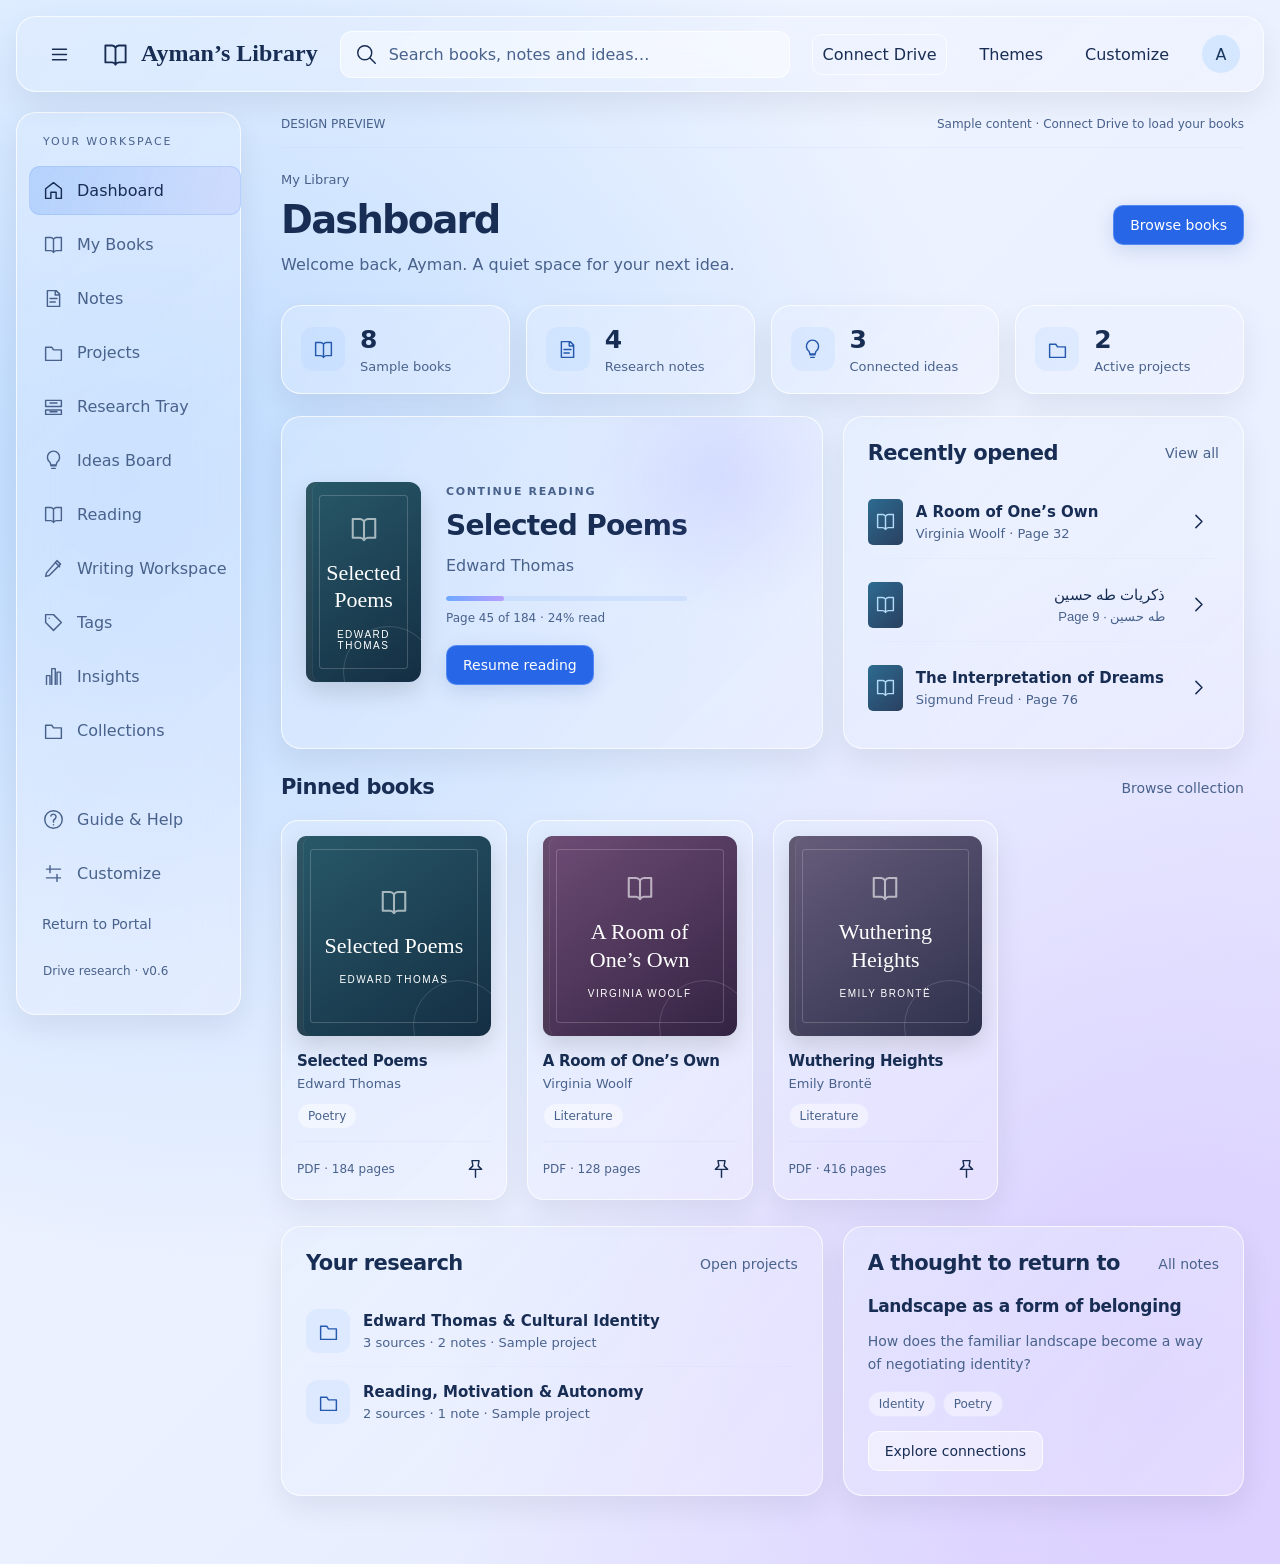
==== commit 841baa09: "Connect Drive notes and projects with append-only saves Import existing metadata notes and research " ====
--- a/library.html
+++ b/library.html
@@ -1,8 +1,8 @@
 <!doctype html>
-<html lang="en" data-theme="dark"><head><meta charset="utf-8"><meta name="viewport" content="width=device-width,initial-scale=1"><meta name="color-scheme" content="dark light"><title>Ayman’s Library — Workspace</title><link rel="stylesheet" href="styles.css?v=0.3"><link rel="stylesheet" href="library.css?v=0.4"><script src="drive-model.js?v=0.4" defer></script><script src="drive.js?v=0.4" defer></script><script src="library.js?v=0.4" defer></script></head>
+<html lang="en" data-theme="dark"><head><meta charset="utf-8"><meta name="viewport" content="width=device-width,initial-scale=1"><meta name="color-scheme" content="dark light"><title>Ayman’s Library — Workspace</title><link rel="stylesheet" href="styles.css?v=0.3"><link rel="stylesheet" href="library.css?v=0.4"><script src="drive-model.js?v=0.4" defer></script><script src="research-model.js?v=0.6" defer></script><script src="drive.js?v=0.6" defer></script><script src="research-ui.js?v=0.6" defer></script><script src="library.js?v=0.6" defer></script></head>
 <body class="workspace">
 <header class="topbar glass"><button class="icon-button" id="toggle-nav" aria-label="Toggle navigation" aria-expanded="true"></button><a class="wordmark" href="#dashboard"><span id="brand-symbol"></span>Ayman’s Library</a><label class="global-search"><span id="search-symbol"></span><input id="global-search" type="search" placeholder="Search books, notes and ideas…" aria-label="Search books, notes and ideas"></label><button class="quiet drive-connect-button" data-action="drive-connect">Connect Drive</button><button class="quiet" data-action="themes">Themes</button><button class="quiet" data-action="settings">Customize</button><button class="avatar" data-action="account" aria-label="Account menu">A</button></header>
-<div class="app-layout"><aside class="sidebar glass" id="navigation" aria-label="Main navigation"><div class="nav-label">YOUR WORKSPACE</div><nav id="nav-items"></nav><div class="nav-footer"><button data-route="help"></button><button data-action="settings"></button><a href="index.html" class="portal-link">Return to Portal</a><small>Read-only integration · v0.4</small></div></aside>
+<div class="app-layout"><aside class="sidebar glass" id="navigation" aria-label="Main navigation"><div class="nav-label">YOUR WORKSPACE</div><nav id="nav-items"></nav><div class="nav-footer"><button data-route="help"></button><button data-action="settings"></button><a href="index.html" class="portal-link">Return to Portal</a><small>Drive research · v0.6</small></div></aside>
 <main id="main" tabindex="-1"><div class="preview-banner">DESIGN PREVIEW <span>Sample content · Your files are not connected</span></div><div class="page-heading"><div><nav class="breadcrumbs" id="breadcrumbs" aria-label="Breadcrumb"></nav><h1 id="page-title">Dashboard</h1><p id="page-subtitle"></p></div><div class="page-actions" id="page-actions"></div></div><section id="content" aria-label="Workspace content"></section></main>
 <aside class="details glass" id="details-pane" aria-label="Details" hidden></aside></div>
 <dialog id="modal"><div class="modal-heading"><h2 id="modal-title"></h2><button class="icon-button" id="close-modal" aria-label="Close dialog">×</button></div><div id="modal-body"></div></dialog><div id="toast" class="toast" role="status" hidden></div>
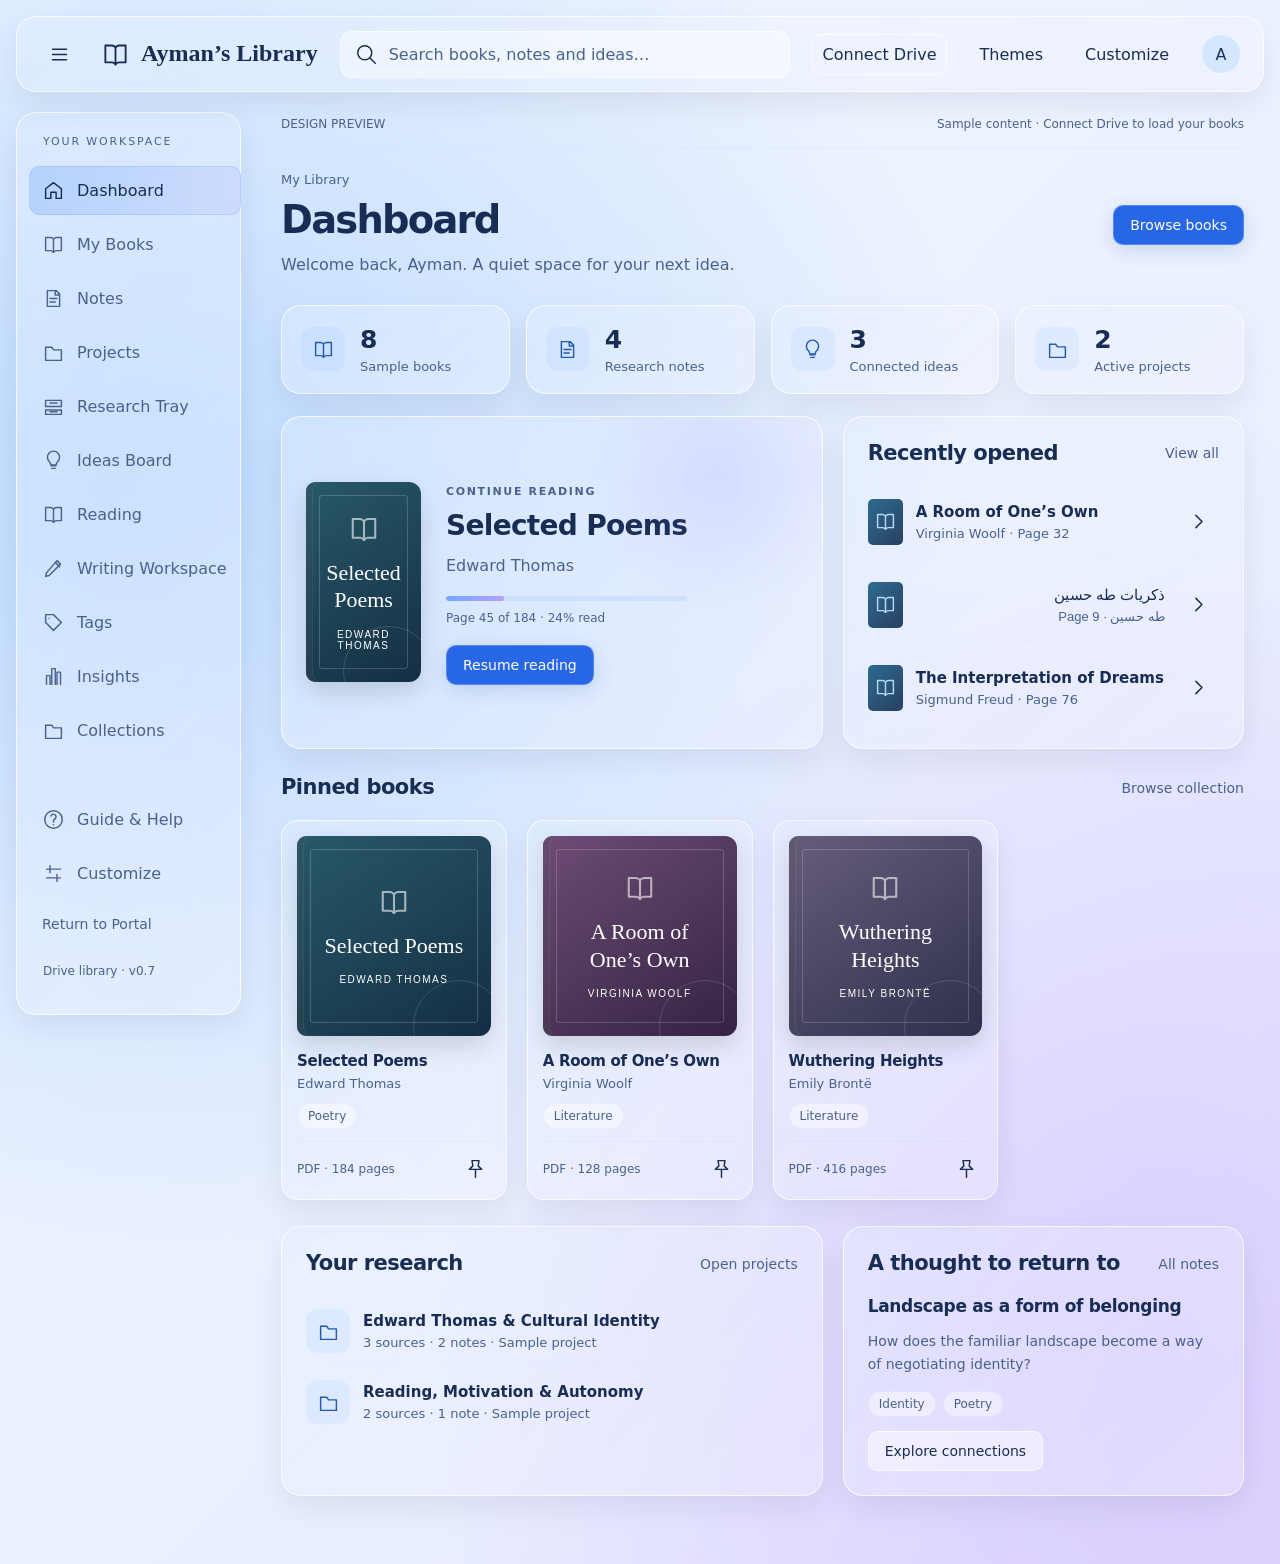
==== commit 8b760847: "Add PDF and EPUB uploads with persistent book cards Add explicit upload authorization, file/header/s" ====
--- a/library.html
+++ b/library.html
@@ -1,8 +1,8 @@
 <!doctype html>
-<html lang="en" data-theme="dark"><head><meta charset="utf-8"><meta name="viewport" content="width=device-width,initial-scale=1"><meta name="color-scheme" content="dark light"><title>Ayman’s Library — Workspace</title><link rel="stylesheet" href="styles.css?v=0.3"><link rel="stylesheet" href="library.css?v=0.4"><script src="drive-model.js?v=0.4" defer></script><script src="research-model.js?v=0.6" defer></script><script src="drive.js?v=0.6" defer></script><script src="research-ui.js?v=0.6" defer></script><script src="library.js?v=0.6" defer></script></head>
+<html lang="en" data-theme="dark"><head><meta charset="utf-8"><meta name="viewport" content="width=device-width,initial-scale=1"><meta name="color-scheme" content="dark light"><title>Ayman’s Library — Workspace</title><link rel="stylesheet" href="styles.css?v=0.3"><link rel="stylesheet" href="library.css?v=0.4"><script src="drive-model.js?v=0.7" defer></script><script src="research-model.js?v=0.6" defer></script><script src="upload-model.js?v=0.7" defer></script><script src="drive.js?v=0.7" defer></script><script src="research-ui.js?v=0.6" defer></script><script src="upload-ui.js?v=0.7" defer></script><script src="library.js?v=0.7" defer></script></head>
 <body class="workspace">
 <header class="topbar glass"><button class="icon-button" id="toggle-nav" aria-label="Toggle navigation" aria-expanded="true"></button><a class="wordmark" href="#dashboard"><span id="brand-symbol"></span>Ayman’s Library</a><label class="global-search"><span id="search-symbol"></span><input id="global-search" type="search" placeholder="Search books, notes and ideas…" aria-label="Search books, notes and ideas"></label><button class="quiet drive-connect-button" data-action="drive-connect">Connect Drive</button><button class="quiet" data-action="themes">Themes</button><button class="quiet" data-action="settings">Customize</button><button class="avatar" data-action="account" aria-label="Account menu">A</button></header>
-<div class="app-layout"><aside class="sidebar glass" id="navigation" aria-label="Main navigation"><div class="nav-label">YOUR WORKSPACE</div><nav id="nav-items"></nav><div class="nav-footer"><button data-route="help"></button><button data-action="settings"></button><a href="index.html" class="portal-link">Return to Portal</a><small>Drive research · v0.6</small></div></aside>
+<div class="app-layout"><aside class="sidebar glass" id="navigation" aria-label="Main navigation"><div class="nav-label">YOUR WORKSPACE</div><nav id="nav-items"></nav><div class="nav-footer"><button data-route="help"></button><button data-action="settings"></button><a href="index.html" class="portal-link">Return to Portal</a><small>Drive library · v0.7</small></div></aside>
 <main id="main" tabindex="-1"><div class="preview-banner">DESIGN PREVIEW <span>Sample content · Your files are not connected</span></div><div class="page-heading"><div><nav class="breadcrumbs" id="breadcrumbs" aria-label="Breadcrumb"></nav><h1 id="page-title">Dashboard</h1><p id="page-subtitle"></p></div><div class="page-actions" id="page-actions"></div></div><section id="content" aria-label="Workspace content"></section></main>
 <aside class="details glass" id="details-pane" aria-label="Details" hidden></aside></div>
 <dialog id="modal"><div class="modal-heading"><h2 id="modal-title"></h2><button class="icon-button" id="close-modal" aria-label="Close dialog">×</button></div><div id="modal-body"></div></dialog><div id="toast" class="toast" role="status" hidden></div>
